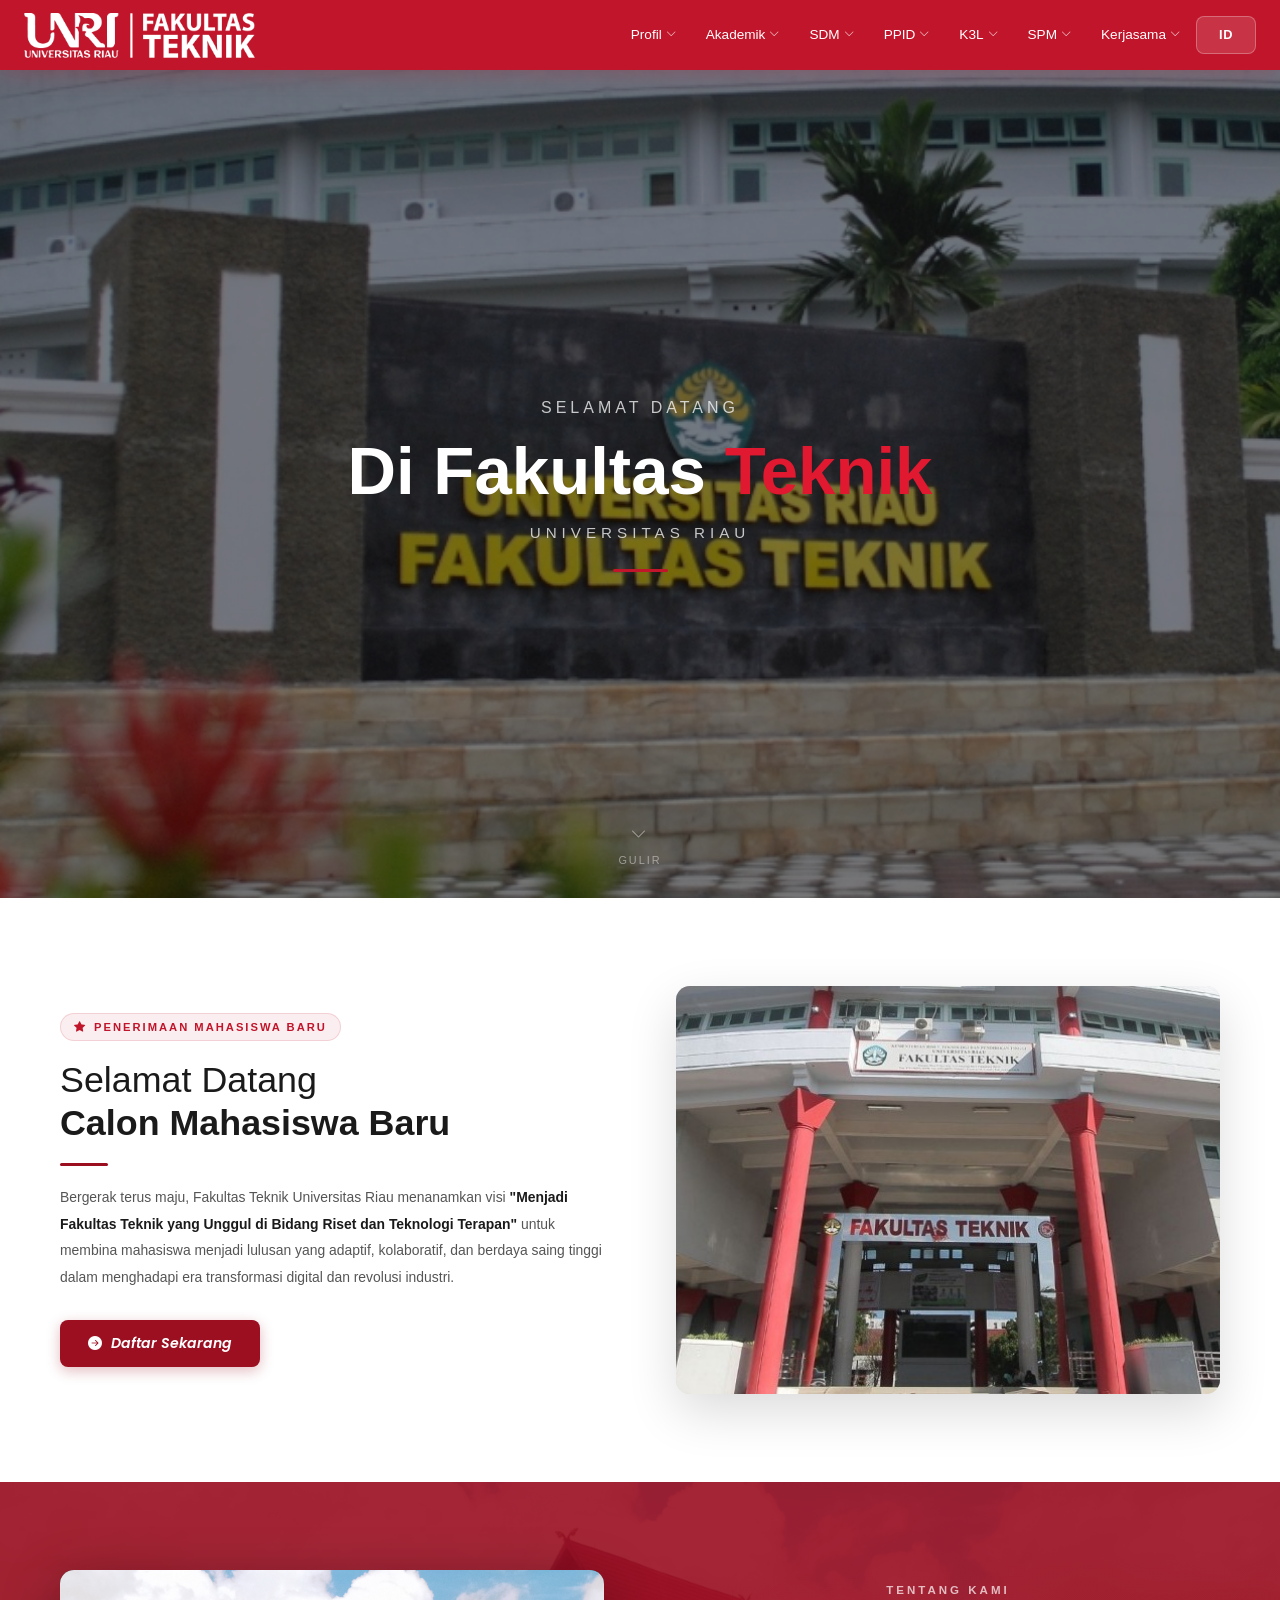
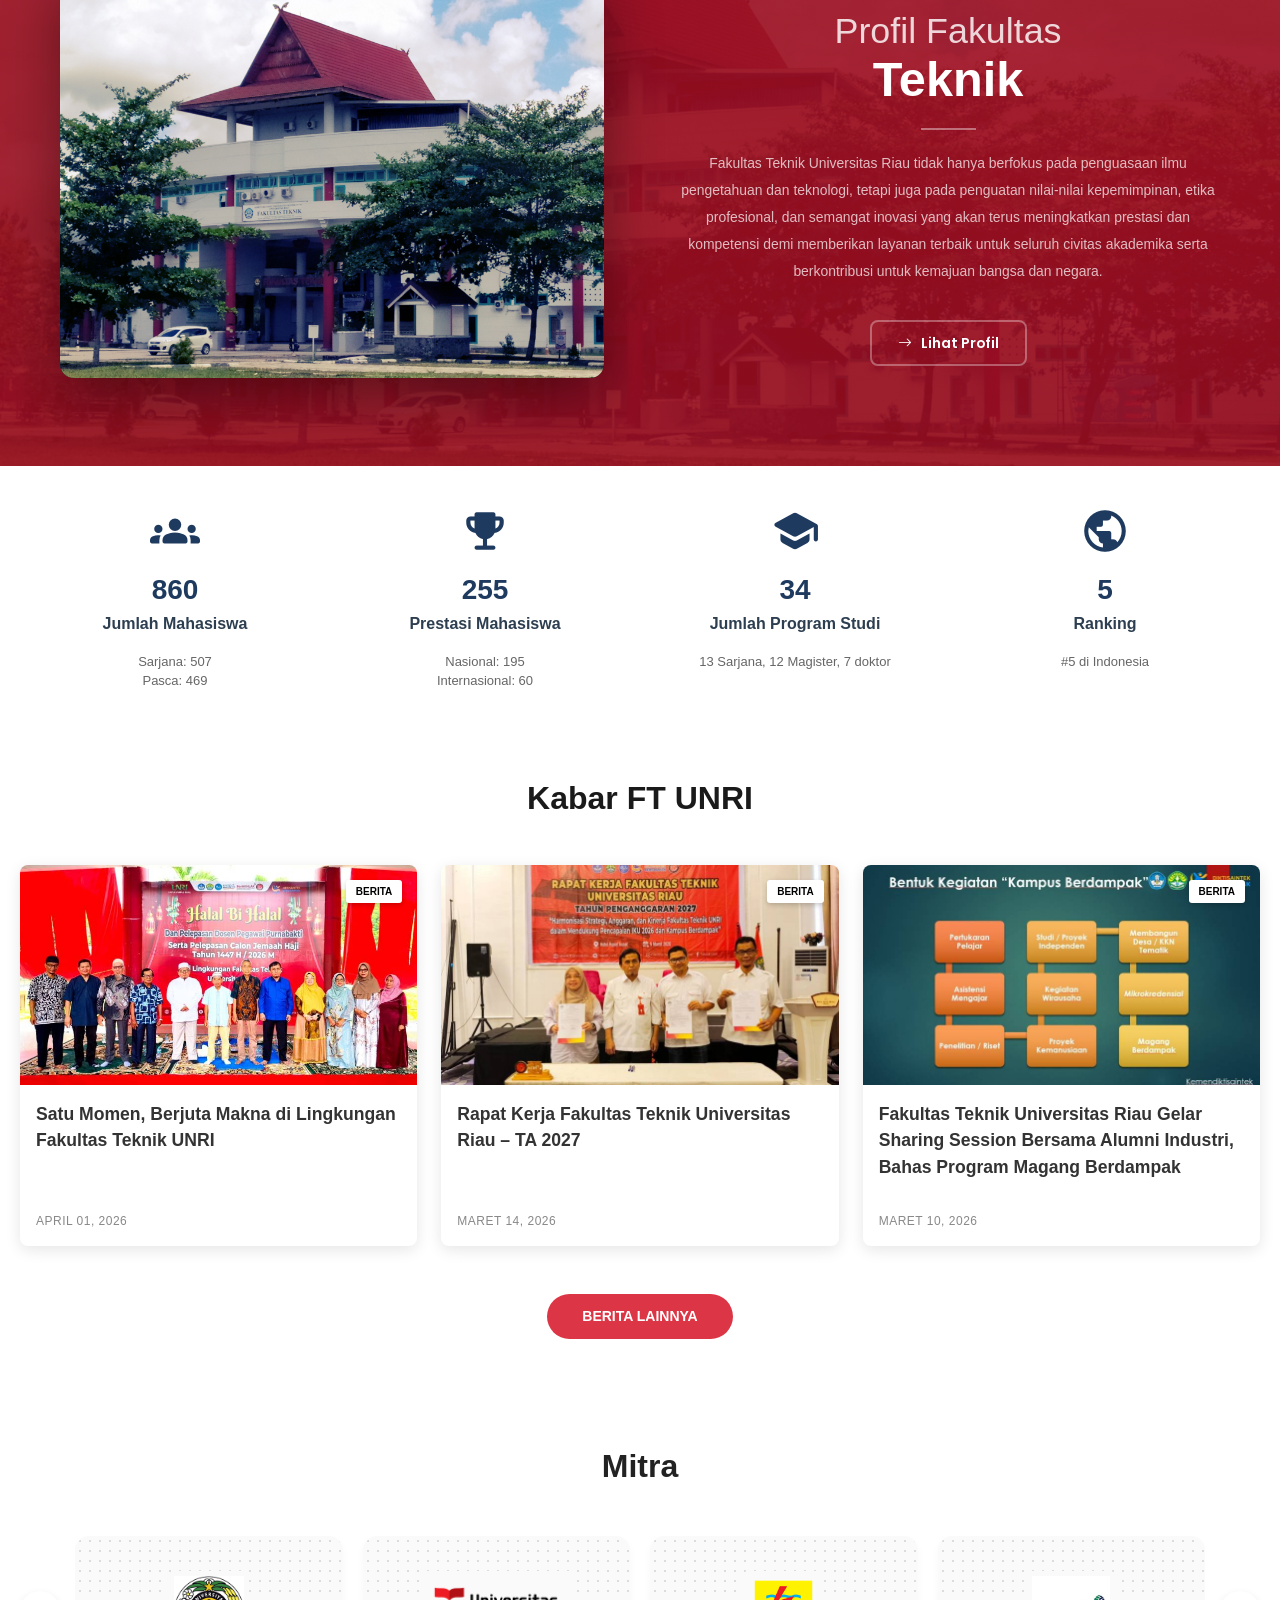
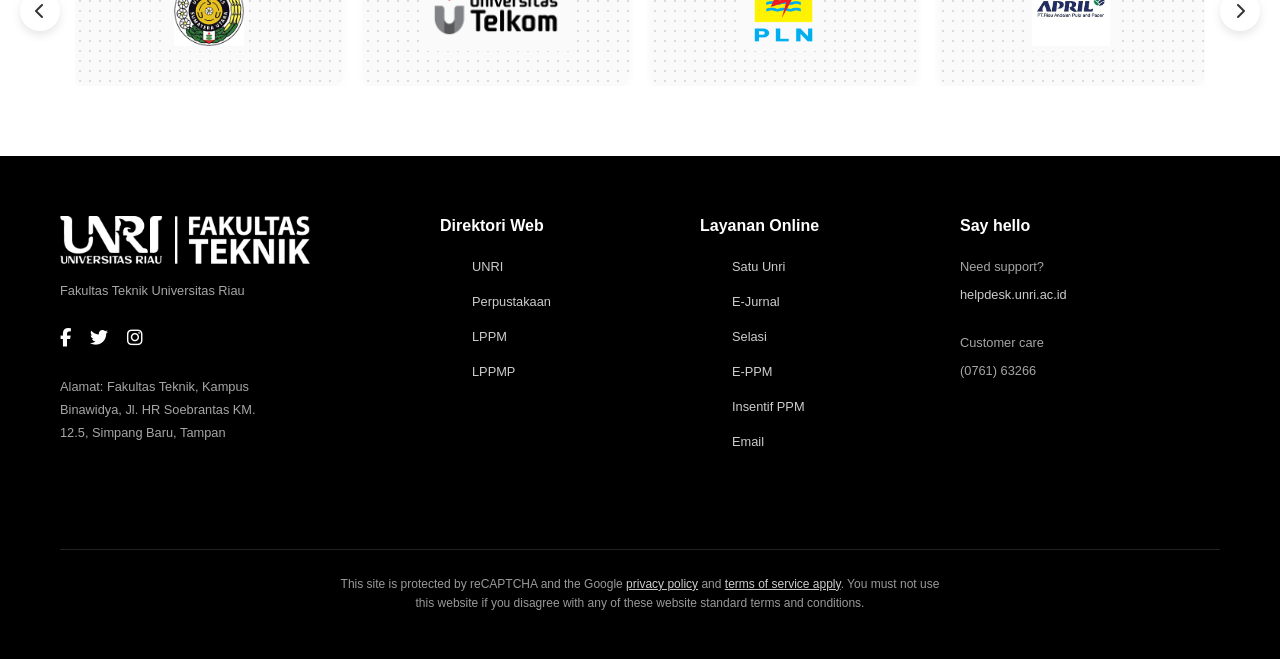
==== index.html @ 65e234cb "mengubah sedikit readme dan mengubah nama file html Dashboard -> index" ====
<!DOCTYPE html>
<html lang="id">

<head>
    <meta charset="UTF-8" />
    <meta name="viewport" content="width=device-width, initial-scale=1.0" />
    <title>Fakultas Teknik UNRI</title>

    <!-- Include Font Awesome untuk ikon sosial media -->
    <link rel="stylesheet" href="https://cdnjs.cloudflare.com/ajax/libs/font-awesome/6.4.0/css/all.min.css">

    <!-- Bootstrap 5 -->
    <link href="https://cdn.jsdelivr.net/npm/bootstrap@5.3.3/dist/css/bootstrap.min.css" rel="stylesheet" />
    <!-- Bootstrap Icons -->
    <link href="https://cdn.jsdelivr.net/npm/bootstrap-icons@1.11.3/font/bootstrap-icons.css" rel="stylesheet" />
    <!-- Google Fonts -->
    <link href="https://fonts.googleapis.com/css2?family=Poppins:wght@400;500;600;700&display=swap" rel="stylesheet" />

    <link rel="stylesheet" href="style.css" />
    <link href="https://fonts.googleapis.com/css2?family=Material+Icons+Round" rel="stylesheet">
    <script data-cfasync="false" src="/cdn-cgi/scripts/5c5dd728/cloudflare-static/email-decode.min.js"></script>
    <script src="https://cdn.jsdelivr.net/npm/bootstrap@5.3.3/dist/js/bootstrap.bundle.min.js"></script>
    <script src="script.js" defer></script>
</head>

<body>
    <!-- HEADER -->
    <header id="main-header">
        <div class="navbar-inner">

            <!-- LOGO + NAMA INSTITUSI -->
            <a href="#" class="navbar-brand-custom">
                <img src="/img/unri.png" class="logo">
                <div class="brand-title">
                </div>
            </a>

            <!-- HAMBURGER (mobile) -->
            <button class="hamburger-btn" id="hamburgerBtn" aria-label="Toggle Menu">
                <i class="bi bi-list"></i>
            </button>

            <!-- WRAPPER MENU + BAHASA -->
            <div class="nav-wrapper" id="navWrapper">
                <ul class="nav-menu">

                    <!-- MENU: PROFIL -->
                    <li>
                        <a href="#">
                            Profil
                            <i class="bi bi-chevron-down caret-icon"></i>
                        </a>
                        <ul class="dropdown-menu-custom">
                            <li><a href="#">Sejarah Fakultas</a></li>
                            <li><a href="#">Struktur Organisasi</a></li>
                            <li><a href="#">Visi dan Misi</a></li>
                            <li><a href="#">Tujuan</a></li>
                            <li><a href="#">Pimpinan Fakultas</a></li>
                            <li><a href="#">Sambutan Dekan</a></li>
                            <li><a href="#">Akreditasi</a></li>
                        </ul>
                    </li>

                    <!-- MENU: AKADEMIK -->
                    <li>
                        <a href="#">
                            Akademik
                            <i class="bi bi-chevron-down caret-icon"></i>
                        </a>
                        <ul class="dropdown-menu-custom">
                            <li><a href="#">Kalender Akademik</a></li>
                            <li><a href="#">Peraturan Akademik</a></li>
                            <li><a href="#">Pedoman Akademik</a></li>
                            <li><a href="#">SOP Akademik</a></li>
                            <li><a href="#">Jurusan Teknik Mesin</a></li>
                            <li><a href="#">Jurusan Teknik Elektro</a></li>
                            <li><a href="#">Jurusan Teknik Arsitektur</a></li>
                            <li><a href="#">Jurusan Teknik Sipil</a></li>
                            <li><a href="#">Jurusan Teknik Kimia</a></li>
                        </ul>
                    </li>

                    <!-- MENU: SDM -->
                    <li>
                        <a href="#">
                            SDM
                            <i class="bi bi-chevron-down caret-icon"></i>
                        </a>
                        <ul class="dropdown-menu-custom">
                            <li><a href="#">Dosen</a></li>
                            <li><a href="#">Tenaga Kependidikan</a></li>
                            <li><a href="#">Rekrutmen</a></li>
                        </ul>
                    </li>

                    <!-- MENU: PPID -->
                    <li>
                        <a href="#">
                            PPID
                            <i class="bi bi-chevron-down caret-icon"></i>
                        </a>
                        <ul class="dropdown-menu-custom">
                            <li><a href="#">Profil Singkat</a></li>
                            <li><a href="#">Gambaran Umum</a></li>
                            <li><a href="#">Struktur Organisasi</a></li>
                            <li><a href="#">Surat Keputusan</a></li>
                            <li><a href="#">Tugas dan Tanggung Jawab</a></li>
                            <li><a href="#">Visi dan Misi</a></li>
                            <li><a href="#">SOP PPID</a></li>
                            <li><a href="#">Layanan Terkait</a></li>
                            <li><a href="#">Layanan Informasi</a></li>
                            <li><a href="#">Informasi Wajib Berkala</a></li>
                            <li><a href="#">Informasi Tersedia Setiap Saat</a></li>
                            <li><a href="#">Daftar Informasi Publik Online</a></li>
                            <li><a href="#">Formulir Permohonan dan Keberatan</a></li>
                        </ul>
                    </li>

                    <!-- MENU: K3L -->
                    <li>
                        <a href="#">
                            K3L
                            <i class="bi bi-chevron-down caret-icon"></i>
                        </a>
                        <ul class="dropdown-menu-custom">
                            <li><a href="#">Profil K3L</a></li>
                            <li><a href="#">Kebijakan K3L</a></li>
                            <li><a href="#">Laporan K3L</a></li>
                        </ul>
                    </li>

                    <!-- MENU: SPM -->
                    <li>
                        <a href="#">
                            SPM
                            <i class="bi bi-chevron-down caret-icon"></i>
                        </a>
                        <ul class="dropdown-menu-custom">
                            <li><a href="#">Standar Mutu</a></li>
                            <li><a href="#">Audit Internal</a></li>
                            <li><a href="#">Akreditasi</a></li>
                        </ul>
                    </li>

                    <!-- MENU: KERJASAMA -->
                    <li>
                        <a href="#">
                            Kerjasama
                            <i class="bi bi-chevron-down caret-icon"></i>
                        </a>
                        <ul class="dropdown-menu-custom">
                            <li><a href="#">Kerjasama Dalam Negeri</a></li>
                            <li><a href="#">Kerjasama Luar Negeri</a></li>
                            <li><a href="#">MoU & MoA</a></li>
                        </ul>
                    </li>

                    <button class="lang-toggle-btn" id="langToggleBtn" title="Ganti Bahasa / Switch Language"
                        data-lang="id" data-src-en="bendera-en.png" data-src-id="bendera-id.png" data-emoji-en="🇬🇧"
                        data-emoji-id="🇮🇩">
                        <img class="lang-flag" id="langFlagImg" src="" alt="Bendera"
                            onerror="this.style.display='none'; document.getElementById('langFlagEmoji').style.display='block'" />
                        <span id="langFlagEmoji" style="font-size:1.35rem; display:none;"></span>
                        <span class="lang-label" id="langLabel">ID</span>
                    </button>

                </ul>

            </div><!-- /nav-wrapper -->
        </div><!-- /navbar-inner -->
    </header>

    <!-- Konten -->
    <main id="main-content">

        <!-- SECTION 1: HERO — Selamat Datang Di Fakultas Teknik -->
        <section class="hero-section">
            <div class="hero-bg-image"></div>
            <div class="hero-bg-overlay"></div>

            <div class="hero-content">
                <p class="hero-subtitle">Selamat Datang</p>
                <h1 class="hero-title">Di Fakultas <span>Teknik</span></h1>
                <p class="hero-univ">Universitas Riau</p>
                <div class="hero-divider"></div>
            </div>

            <div class="hero-scroll">
                <i class="bi bi-chevron-down"></i>
                <span>Gulir</span>
            </div>
        </section>


        <!-- SECTION 2: SELAMAT DATANG CALON MAHASISWA BARU -->
        <section class="welcome-section">
            <div class="welcome-inner">

                <!-- Teks kiri -->
                <div class="welcome-text-col">
                    <div class="welcome-tag">
                        <i class="bi bi-star-fill"></i> Penerimaan Mahasiswa Baru
                    </div>
                    <h2 class="welcome-heading">
                        Selamat Datang
                        <strong>Calon Mahasiswa Baru</strong>
                    </h2>
                    <div class="welcome-divider"></div>
                    <p class="welcome-body">
                        Bergerak terus maju, Fakultas Teknik Universitas Riau menanamkan visi
                        <strong>"Menjadi Fakultas Teknik yang Unggul di Bidang Riset dan Teknologi Terapan"</strong>
                        untuk membina mahasiswa menjadi lulusan yang adaptif, kolaboratif, dan berdaya saing tinggi
                        dalam menghadapi era transformasi digital dan revolusi industri.
                    </p>
                    <a href="#" class="btn-daftar">
                        <i class="bi bi-arrow-right-circle-fill"></i> Daftar Sekarang
                    </a>
                </div>

                <!-- Gambar kanan — foto gedung Welcome_Sectrion.jpg -->
                <div class="welcome-image-col">
                    <div class="welcome-image-wrapper">
                        <img src="img/Welcome Section.jpg" alt="Gedung Fakultas Teknik Universitas Riau" />
                    </div>
                    <div class="welcome-image-accent"></div>
                    <div class="welcome-image-accent-2"></div>
                </div>
            </div>
        </section>


        <!-- SECTION 3: PROFIL FAKULTAS TEKNIK -->
        <section class="profil-section" id="profil">
            <div class="profil-inner">

                <!-- Gambar kiri — foto gedung Profil_Section.jpg -->
                <div class="profil-image-col">
                    <div class="profil-image-wrapper">
                        <img src="img/Profil Section.jpg" alt="Profil Gedung Fakultas Teknik Universitas Riau" />
                    </div>
                </div>

                <!-- Teks kanan -->
                <div class="profil-text-col">
                    <span class="profil-label">Tentang Kami</span>
                    <h2 class="profil-heading">
                        Profil Fakultas
                        <strong>Teknik</strong>
                    </h2>
                    <div class="profil-divider"></div>
                    <p class="profil-body">
                        Fakultas Teknik Universitas Riau tidak hanya berfokus pada penguasaan ilmu pengetahuan dan
                        teknologi, tetapi juga pada penguatan nilai-nilai kepemimpinan, etika profesional, dan
                        semangat inovasi yang akan terus meningkatkan prestasi dan kompetensi demi memberikan layanan
                        terbaik untuk seluruh civitas akademika serta berkontribusi untuk kemajuan bangsa dan negara.
                    </p>
                    <a href="#" class="btn-lihat-profil">
                        <i class="bi bi-arrow-right"></i> Lihat Profil
                    </a>
                </div>

            </div>
        </section>

        <!-- Card informasi -->
        <div class="stats-container">

            <div class="stat-card">
                <div class="stat-icon">
                    <span class="material-icons-round">groups</span>
                </div>
                <h3 class="counter" data-target="976">976</h3>
                <p>Jumlah Mahasiswa</p>
                <small>Sarjana: 507<br>Pasca: 469</small>
            </div>

            <div class="stat-card">
                <div class="stat-icon">
                    <span class="material-icons-round">emoji_events</span>
                </div>
                <h3 class="counter" data-target="255">0</h3>
                <p>Prestasi Mahasiswa</p>
                <small>Nasional: 195<br>Internasional: 60</small>
            </div>

            <div class="stat-card">
                <div class="stat-icon">
                    <span class="material-icons-round">school</span>
                </div>
                <h3 class="counter" data-target="34">0</h3>
                <p>Jumlah Program Studi</p>
                <small>13 Sarjana, 12 Magister, 7 doktor</small>
            </div>

            <div class="stat-card">
                <div class="stat-icon">
                    <span class="material-icons-round">public</span>
                </div>
                <h3 class="counter" data-target="5">0</h3>
                <p>Ranking</p>
                <small>#5 di Indonesia</small>
            </div>

        </div>

        <div class="container my-5">
            <h2 class="text-center fw-bold mb-5">Kabar FT UNRI</h2>

            <div class="row g-4">
                <div class="col-md-4">
                    <div class="card h-100 custom-card">
                        <div class="position-relative">
                            <img src="/img/1.jpg" class="card-img-top" alt="Berita 1">
                            <span class="badge-category">BERITA</span>
                        </div>
                        <div class="card-body d-flex flex-column">
                            <h5 class="card-title fw-bold">Satu Momen, Berjuta Makna di Lingkungan Fakultas Teknik UNRI
                            </h5>
                            <div class="mt-auto pt-4">
                                <p class="date-text text-uppercase mb-0">April 01, 2026</p>
                            </div>
                        </div>
                    </div>
                </div>

                <div class="col-md-4">
                    <div class="card h-100 custom-card">
                        <div class="position-relative">
                            <img src="/img/2.jpg" class="card-img-top" alt="Berita 2">
                            <span class="badge-category">BERITA</span>
                        </div>
                        <div class="card-body d-flex flex-column">
                            <h5 class="card-title fw-bold">Rapat Kerja Fakultas Teknik Universitas Riau – TA 2027</h5>
                            <div class="mt-auto pt-4">
                                <p class="date-text text-uppercase mb-0">Maret 14, 2026</p>
                            </div>
                        </div>
                    </div>
                </div>

                <div class="col-md-4">
                    <div class="card h-100 custom-card">
                        <div class="position-relative">
                            <img src="/img/3.jpg" class="card-img-top" alt="Berita 3">
                            <span class="badge-category">BERITA</span>
                        </div>
                        <div class="card-body d-flex flex-column">
                            <h5 class="card-title fw-bold">Fakultas Teknik Universitas Riau Gelar Sharing Session
                                Bersama Alumni Industri, Bahas Program Magang Berdampak</h5>
                            <div class="mt-auto pt-4">
                                <p class="date-text text-uppercase mb-0">Maret 10, 2026</p>
                            </div>
                        </div>
                    </div>
                </div>
            </div>
            <div class="text-center mt-5">
                <a href="#" class="btn btn-berita">BERITA LAINNYA</a>
            </div>
        </div>



        <!-- Bagian Mitra yang diperbarui -->
        <section class="mitra-section">
            <div class="container">
                <h2 class="mitra-title">Mitra</h2>

                <div class="carousel-wrapper">
                    <!-- Tombol Kiri -->
                    <button class="nav-btn btn-prev"><i class="fas fa-chevron-left"></i></button>

                    <div class="carousel-track-container">
                        <ul class="carousel-track">
                            <!-- Kartu-kartu tetap sama seperti sebelumnya -->
                            <li class="carousel-slide">
                                <div class="mitra-card"><img src="img/usu.png" alt="USU"></div>
                            </li>
                            <li class="carousel-slide">
                                <div class="mitra-card"><img src="img/telkom.png" alt="Telkom"></div>
                            </li>
                            <li class="carousel-slide">
                                <div class="mitra-card"><img src="img/pln.png" alt="PLN"></div>
                            </li>
                            <li class="carousel-slide">
                                <div class="mitra-card"><img src="img/april.png" alt="APRIL"></div>
                            </li>
                            <li class="carousel-slide">
                                <div class="mitra-card"><img src="img/daehan.png" alt="Daehan"></div>
                            </li>
                        </ul>
                    </div>

                    <!-- Tombol Kanan -->
                    <button class="nav-btn btn-next"><i class="fas fa-chevron-right"></i></button>
                </div>
            </div>
        </section>
    </main>


    <!-- Mulai Footer -->
    <footer class="site-footer">
        <div class="footer-container">
            <div class="footer-row">

                <!-- Kolom 1: Logo & Informasi -->
                <div class="footer-col col-brand">
                    <!-- Ganti src di bawah dengan path gambar logo asli Anda -->
                    <img src="img\unri.png" alt="Logo UNRI Fakultas Teknik" class="footer-logo">
                    <p class="brand-subtitle">Fakultas Teknik Universitas Riau</p>

                    <div class="social-icons">
                        <a href="#"><i class="fab fa-facebook-f"></i></a>
                        <a href="#"><i class="fab fa-twitter"></i></a>
                        <a href="#"><i class="fab fa-instagram"></i></a>
                    </div>

                    <p class="address">
                        Alamat: Fakultas Teknik, Kampus<br>
                        Binawidya, Jl. HR Soebrantas KM.<br>
                        12.5, Simpang Baru, Tampan
                    </p>
                </div>

                <!-- Kolom 2: Direktori Web -->
                <div class="footer-col">
                    <h4>Direktori Web</h4>
                    <ul>
                        <li><a href="#">UNRI</a></li>
                        <li><a href="#">Perpustakaan</a></li>
                        <li><a href="#">LPPM</a></li>
                        <li><a href="#">LPPMP</a></li>
                    </ul>
                </div>

                <!-- Kolom 3: Layanan Online -->
                <div class="footer-col">
                    <h4>Layanan Online</h4>
                    <ul>
                        <li><a href="#">Satu Unri</a></li>
                        <li><a href="#">E-Jurnal</a></li>
                        <li><a href="#">Selasi</a></li>
                        <li><a href="#">E-PPM</a></li>
                        <li><a href="#">Insentif PPM</a></li>
                        <li><a href="#">Email</a></li>
                    </ul>
                </div>

                <!-- Kolom 4: Kontak -->
                <div class="footer-col col-contact">
                    <h4>Say hello</h4>
                    <p class="contact-label">Need support?</p>
                    <a href="https://helpdesk.unri.ac.id" class="support-link">helpdesk.unri.ac.id</a>

                    <p class="contact-label mt-20">Customer care</p>
                    <p class="contact-number">(0761) 63266</p>
                </div>

            </div>

            <!-- Footer Bawah: Copyright / Kebijakan -->
            <div class="footer-bottom">
                <p>This site is protected by reCAPTCHA and the Google <a href="#">privacy policy</a> and <a
                        href="#">terms of service apply</a>. You must not use<br>this website if you disagree with any
                    of these website standard terms and conditions.</p>
            </div>
        </div>
    </footer>

</body>

</html>
---- style.css ----
:root {
  --merah: #c0152a;
  --merah-gelap: #9a0e20;
  --merah-hover: #e01830;
  --putih: #ffffff;
  --abu-muda: #f5f5f5;
  --teks-gelap: #1a1a1a;
  --navbar-height: 70px;
  --font-utama: "Poppins", sans-serif;
  --shadow-navbar: 0 4px 20px rgba(192, 21, 42, 0.25);
  --shadow-dropdown: 0 8px 30px rgba(0, 0, 0, 0.15);
  --transition: 0.25s ease;
}

* {
  box-sizing: border-box;
  margin: 0;
  padding: 0;
}

body {
  font-family: var(--font-utama);
  background: #ffffff;
  color: var(--teks-gelap);
  /* Pastikan konten tidak tertutup navbar */
  padding-top: var(--navbar-height);
  font-family: "Segoe UI", Tahoma, Geneva, Verdana, sans-serif;
  /* Background body agar menyerupai screenshot (opsional) */
  background-color: #FFFFFF;
}

/* ---- HEADER ---- */
#main-header {
  position: fixed;
  top: 0;
  left: 0;
  width: 100%;
  height: var(--navbar-height);
  background: var(--merah);
  box-shadow: var(--shadow-navbar);
  z-index: 1050;
  display: flex;
  align-items: center;
}

/* ---- NAVBAR INNER ---- */
.navbar-inner {
  width: 100%;
  display: flex;
  align-items: center;
  justify-content: space-between;
  padding: 0 24px;
  gap: 16px;
}

/* ---- BRAND / LOGO ---- */
.navbar-brand-custom {
  display: flex;
  align-items: center;
  gap: 10px;
  text-decoration: none;
  flex-shrink: 0;
}

.navbar-brand-custom img.logo {
  height: 45px;
  width: auto;
  display: block;
}

.brand-logo-box img {
  height: 44px;
  width: auto;
  display: block;
}

/* Placeholder teks sementara jika logo belum ada */
.brand-logo-text {
  font-weight: 700;
  font-size: 1rem;
  color: var(--merah);
  letter-spacing: 1px;
}

.brand-title {
  display: flex;
  flex-direction: column;
  line-height: 1.1;
}

.brand-title .univ-name {
  font-size: 0.65rem;
  font-weight: 500;
  color: rgba(255, 255, 255, 0.8);
  letter-spacing: 1px;
  text-transform: uppercase;
}

.brand-title .fak-name {
  font-size: 1rem;
  font-weight: 700;
  color: var(--putih);
  letter-spacing: 0.5px;
}

/* ---- MENU NAVIGASI ---- */
.nav-menu {
  display: flex;
  align-items: center;
  list-style: none;
  gap: 2px;
  margin: 0;
  padding: 0;
}

.nav-menu > li {
  position: relative;
}

.nav-menu > li > a {
  display: flex;
  align-items: center;
  gap: 4px;
  padding: 8px 14px;
  color: var(--putih);
  text-decoration: none;
  font-size: 0.85rem;
  font-weight: 500;
  border-radius: 6px;
  transition:
    background var(--transition),
    color var(--transition);
  white-space: nowrap;
}

.nav-menu > li > a .caret-icon {
  font-size: 0.65rem;
  transition: transform var(--transition);
  opacity: 0.75;
}

/* Hover pada menu utama */
.nav-menu > li > a:hover,
.nav-menu > li:hover > a {
  background: rgba(255, 255, 255, 0.18);
  color: var(--putih);
}

.nav-menu > li:hover > a .caret-icon {
  transform: rotate(180deg);
}

/* ---- DROPDOWN ---- */
.dropdown-menu-custom {
  position: absolute;
  top: calc(100% + 8px);
  left: 0;
  min-width: 220px;
  background: var(--putih);
  border-radius: 10px;
  box-shadow: var(--shadow-dropdown);
  border-top: 3px solid var(--merah);
  list-style: none;
  padding: 8px 0;
  margin: 0;
  opacity: 0;
  visibility: hidden;
  transform: translateY(-8px);
  transition:
    opacity var(--transition),
    transform var(--transition),
    visibility var(--transition);
  z-index: 2000;
}

.nav-menu > li:hover .dropdown-menu-custom {
  opacity: 1;
  visibility: visible;
  transform: translateY(0);
}

.dropdown-menu-custom li a {
  display: block;
  padding: 9px 18px;
  color: var(--teks-gelap);
  font-size: 0.82rem;
  font-weight: 400;
  text-decoration: none;
  transition:
    background var(--transition),
    color var(--transition),
    padding-left var(--transition);
  border-radius: 0;
}

.dropdown-menu-custom li a:hover {
  background: rgba(192, 21, 42, 0.07);
  color: var(--merah);
  padding-left: 24px;
}

.dropdown-menu-custom li + li {
  border-top: 1px solid #f0f0f0;
}

/* ---- LANGUAGE TOGGLE (tombol bendera dalam nav menu) ---- */
.lang-toggle-btn {
  display: flex;
  align-items: center;
  justify-content: center; /* penting */
  gap: 0; /* hapus jarak biar stabil */
  background: rgba(255, 255, 255, 0.13);
  border: 1.5px solid rgba(255, 255, 255, 0.28);
  border-radius: 8px;
  padding: 0; /* hapus padding lama */
  cursor: pointer;
  transition:
    background var(--transition),
    border-color var(--transition),
    transform var(--transition);
  outline: none;
  height: 38px;
  width: 60px; /* penting biar tidak berubah ukuran */
  min-width: 60px;
}

.lang-toggle-btn:hover {
  background: rgba(255, 255, 255, 0.22);
  border-color: rgba(255, 255, 255, 0.55);
}

.lang-toggle-btn:active {
  transform: scale(0.95);
}

/* Gambar bendera */
.lang-flag {
  width: 28px;
  height: 20px;
  border-radius: 4px;
  object-fit: cover;
  box-shadow: 0 1px 5px rgba(0, 0, 0, 0.35);
  display: none;
}

.lang-label {
  font-size: 0.8rem;
  font-weight: 600;
  color: var(--putih);
  letter-spacing: 0.5px;
  width: 100%;
  text-align: center;
}

/* Animasi flip saat ganti bendera */
@keyframes flagFlip {
  0% {
    transform: scaleX(1);
    opacity: 1;
  }
  45% {
    transform: scaleX(0);
    opacity: 0.2;
  }
  55% {
    transform: scaleX(0);
    opacity: 0.2;
  }
  100% {
    transform: scaleX(1);
    opacity: 1;
  }
}
.lang-flag.flipping {
  animation: flagFlip 0.4s ease forwards;
}

/* ---- HAMBURGER (mobile) ---- */
.hamburger-btn {
  display: none;
  background: transparent;
  border: none;
  color: var(--putih);
  font-size: 1.5rem;
  cursor: pointer;
  padding: 4px;
  line-height: 1;
}

/* ---- MOBILE MENU ---- */
@media (max-width: 991px) {
  .hamburger-btn {
    display: block;
  }

  .nav-wrapper {
    display: none;
    position: fixed;
    top: var(--navbar-height);
    left: 0;
    width: 100%;
    background: var(--merah-gelap);
    padding: 12px 0 20px;
    box-shadow: 0 8px 20px rgba(0, 0, 0, 0.25);
    z-index: 1040;
    max-height: calc(100vh - var(--navbar-height));
    overflow-y: auto;
  }

  .nav-wrapper.open {
    display: block;
  }

  .nav-menu {
    flex-direction: column;
    align-items: stretch;
    gap: 0;
    padding: 0 16px;
  }

  .nav-menu > li > a {
    padding: 12px 16px;
    border-radius: 8px;
    font-size: 0.9rem;
  }

  .dropdown-menu-custom {
    position: static;
    opacity: 1;
    visibility: visible;
    transform: none;
    box-shadow: none;
    border: none;
    border-left: 3px solid rgba(255, 255, 255, 0.3);
    background: rgba(0, 0, 0, 0.15);
    border-radius: 0 0 8px 8px;
    display: none;
    margin-left: 12px;
    margin-bottom: 4px;
  }

  .dropdown-menu-custom.open {
    display: block;
  }

  .dropdown-menu-custom li a {
    color: rgba(255, 255, 255, 0.85);
    font-size: 0.85rem;
    padding: 9px 16px;
  }

  .dropdown-menu-custom li a:hover {
    background: rgba(255, 255, 255, 0.1);
    color: var(--putih);
    padding-left: 24px;
  }

  .dropdown-menu-custom li + li {
    border-top: 1px solid rgba(255, 255, 255, 0.1);
  }

  .lang-toggle-btn {
    margin: 12px 16px 0;
    width: calc(100% - 32px);
    justify-content: center;
    height: 42px;
  }
}

/* Contoh area konten — hapus/ganti sesuai kebutuhan */
.content-placeholder {
  max-width: 900px;
  margin: 0 auto;
  background: var(--putih);
  border-radius: 12px;
  padding: 40px;
  box-shadow: 0 2px 16px rgba(0, 0, 0, 0.06);
  text-align: center;
}

.content-placeholder h2 {
  color: var(--merah);
  font-weight: 700;
  margin-bottom: 12px;
}

.content-placeholder p {
  color: #555;
  line-height: 1.7;
}

/* ---- FOOTER ---- */

.footer-inner {
  max-width: 1200px;
  margin: 0 auto;
  display: grid;
  grid-template-columns: repeat(auto-fit, minmax(200px, 1fr));
  gap: 32px;
  padding-bottom: 24px;
  border-bottom: 1px solid rgba(255, 255, 255, 0.15);
}

.footer-col h5 {
  color: var(--putih);
  font-weight: 600;
  font-size: 0.9rem;
  margin-bottom: 14px;
  letter-spacing: 0.5px;
}

.footer-col p,
.footer-col a {
  font-size: 0.8rem;
  color: rgba(255, 255, 255, 0.65);
  line-height: 1.8;
  text-decoration: none;
  display: block;
}

.footer-col a:hover {
  color: var(--putih);
}

.footer-bottom {
  max-width: 1200px;
  margin: 16px auto 0;
  text-align: center;
  font-size: 0.75rem;
  color: rgba(255, 255, 255, 0.4);
}

/*Bagian Faiz
/* Reset Dasar */

/* --- Styling Footer Utama --- */
.site-footer {
  background-color: #000000;
  color: #ffffff;
  padding: 60px 0 30px;
  font-size: 14px;
}

.footer-container {
  max-width: 1200px;
  margin: 0 auto;
  padding: 0 20px;
}

.footer-row {
  display: flex;
  flex-wrap: wrap;
  justify-content: space-between;
  margin-bottom: 50px;
}

.footer-col {
  flex: 1;
  min-width: 200px;
  margin-bottom: 30px;
  padding-right: 20px;
}

/* Kolom pertama sedikit lebih lebar */
.col-brand {
  flex: 1.5;
}

/* --- Teks dan Tipografi --- */
.footer-col h4 {
  font-size: 16px;
  font-weight: 600;
  margin-bottom: 20px;
  color: #ffffff;
}

.footer-col ul {
  list-style: none;
}

.footer-col ul li {
  margin-bottom: 12px;
}

.footer-col a {
  color: #cccccc;
  text-decoration: none;
  transition: color 0.3s ease;
}

.footer-col a:hover {
  color: #ffffff;
}

/* --- Area Logo dan Alamat --- */
.footer-logo {
  max-width: 250px;
  margin-bottom: 15px;
  display: block;
}

.brand-subtitle {
  color: #cccccc;
  margin-bottom: 20px;
}

.social-icons {
  margin-bottom: 20px;
}

.social-icons a {
  display: inline-block;
  color: #ffffff;
  margin-right: 15px;
  font-size: 18px;
}

.address {
  color: #cccccc;
  line-height: 1.6;
}

/* --- Area Kontak (Say hello) --- */
.contact-label {
  color: #cccccc;
  margin-bottom: 5px;
}

.support-link {
  color: #ffffff;
  text-decoration: underline;
  display: block;
}

.mt-20 {
  margin-top: 25px;
}

.contact-number {
  color: #ffffff;
}

/* --- Footer Bawah (Kebijakan Privasi) --- */
.footer-bottom {
  border-top: 1px solid #222222;
  padding-top: 25px;
  text-align: center;
}

.footer-bottom p {
  color: #999999;
  font-size: 12px;
  line-height: 1.6;
}

.footer-bottom a {
  color: #cccccc;
  text-decoration: underline;
}

.footer-bottom a:hover {
  color: #ffffff;
}

/* --- Responsivitas (Untuk HP dan Tablet) --- */
@media (max-width: 768px) {
  .footer-row {
    flex-direction: column;
  }
  .footer-col {
    margin-bottom: 40px;
    padding-right: 0;
  }
}

.stats-container {
  display: grid;
  grid-template-columns: repeat(auto-fit, minmax(220px, 1fr));
  gap: 40px;
  padding: 40px;
  background: #ffffff;
  text-align: center;
}

.stat-card {
  background: transparent;
}

.stat-icon .material-icons-round {
  font-size: 50px;
}

.stat-icon {
  font-size: px;
  color: #1e3a5f;
  margin-bottom: 10px;
}

.stat-card h3 {
  font-size: 28px;
  font-weight: 700;
  color: #1e3a5f;
  margin: 5px 0;
}

.stat-card p {
  font-size: 16px;
  font-weight: 600;
  color: #2c3e50;
}

.stat-card small {
  display: block;
  margin-top: 8px;
  font-size: 13px;
  color: #666;
  line-height: 1.5;
}

/* ============================================================
       MAIN SECTIONS Nopal— tambahan untuk Hero, Welcome, Profil
    ============================================================ */

/* ---- HERO SECTION ---- */
.hero-section {
  position: relative;
  width: 100%;
  min-height: 92vh;
  display: flex;
  align-items: center;
  justify-content: center;
  text-align: center;
  overflow: hidden;
}

/* Foto gedung sebagai background hero */
.hero-bg-image {
  position: absolute;
  inset: 0;
  background-image: url("img/Hero\ Section.jpg");
  background-size: cover;
  background-position: center top;
  z-index: 0;
  filter: brightness(0.5);
}

/* Overlay — tidak ada, foto tampil apa adanya */
.hero-bg-overlay {
  display: none;
}

.hero-content {
  position: relative;
  z-index: 2;
  max-width: 800px;
  padding: 0 24px;
}

.hero-subtitle {
  font-size: 1rem;
  font-weight: 500;
  color: rgba(255, 255, 255, 0.75);
  letter-spacing: 4px;
  text-transform: uppercase;
  margin-bottom: 14px;
  animation: fadeInUp 0.7s ease both;
}

.hero-title {
  font-size: clamp(2.6rem, 5.5vw, 4.2rem);
  font-weight: 800;
  color: var(--putih);
  line-height: 1.1;
  margin-bottom: 14px;
  animation: fadeInUp 0.7s 0.12s ease both;
}

.hero-title span {
  color: var(--merah-hover);
}

.hero-univ {
  font-size: clamp(0.8rem, 1.4vw, 0.95rem);
  font-weight: 500;
  color: rgba(255, 255, 255, 0.75);
  letter-spacing: 5px;
  text-transform: uppercase;
  margin-bottom: 0;
  animation: fadeInUp 0.7s 0.22s ease both;
}

.hero-divider {
  width: 55px;
  height: 3px;
  background: var(--merah);
  margin: 24px auto 0;
  border-radius: 2px;
  animation: fadeInUp 0.7s 0.32s ease both;
}

/* Indikator scroll bawah */
.hero-scroll {
  position: absolute;
  bottom: 30px;
  left: 50%;
  transform: translateX(-50%);
  z-index: 2;
  display: flex;
  flex-direction: column;
  align-items: center;
  gap: 5px;
  color: rgba(255, 255, 255, 0.45);
  font-size: 0.68rem;
  letter-spacing: 2px;
  text-transform: uppercase;
  animation: heroBounce 2.2s ease-in-out infinite;
}

.hero-scroll i {
  font-size: 1rem;
}

@keyframes heroBounce {
  0%,
  100% {
    transform: translateX(-50%) translateY(0);
  }
  50% {
    transform: translateX(-50%) translateY(7px);
  }
}

@keyframes fadeInUp {
  from {
    opacity: 0;
    transform: translateY(22px);
  }
  to {
    opacity: 1;
    transform: translateY(0);
  }
}

/* ---- WELCOME SECTION ---- */
.welcome-section {
  padding: 88px 40px;
  background: var(--putih);
}

.welcome-inner {
  max-width: 1160px;
  margin: 0 auto;
  display: grid;
  grid-template-columns: 1fr 1fr;
  gap: 72px;
  align-items: center;
}

/* Teks kiri */
.welcome-tag {
  display: inline-flex;
  align-items: center;
  gap: 7px;
  background: rgba(192, 21, 42, 0.07);
  color: var(--merah);
  font-size: 0.7rem;
  font-weight: 700;
  letter-spacing: 2px;
  text-transform: uppercase;
  padding: 5px 13px;
  border-radius: 20px;
  margin-bottom: 18px;
  border: 1px solid rgba(192, 21, 42, 0.14);
}

.welcome-heading {
  font-size: clamp(1.55rem, 2.8vw, 2.3rem);
  font-weight: 300;
  color: var(--teks-gelap);
  line-height: 1.2;
  margin-bottom: 6px;
}

.welcome-heading strong {
  font-weight: 800;
  display: block;
  color: var(--teks-gelap);
}

.welcome-divider {
  width: 48px;
  height: 3px;
  background: #9a0e20;
  margin: 18px 0;
  border-radius: 2px;
}

.welcome-body {
  font-size: 0.87rem;
  color: #555;
  line-height: 1.9;
  margin-bottom: 30px;
}

.welcome-body strong {
  color: var(--teks-gelap);
  font-weight: 600;
}

.btn-daftar {
  display: inline-flex;
  align-items: center;
  gap: 9px;
  background: #9b0f21;
  color: var(--putih);
  padding: 13px 28px;
  border-radius: 8px;
  font-weight: 600;
  font-size: 0.88rem;
  text-decoration: none;
  font-style: italic;
  transition:
    background var(--transition),
    transform var(--transition),
    box-shadow var(--transition);
  font-family: var(--font-utama);
  box-shadow: 0 4px 14px rgba(155, 15, 33, 0.28); /* merah */
}

.btn-daftar:hover {
  background: #7a0c1a; /* merah lebih gelap */
  color: var(--putih);
  transform: translateY(-2px);
  box-shadow: 0 8px 22px rgba(155, 15, 33, 0.38); /* merah */
}

/* Gambar kanan */
.welcome-image-col {
  position: relative;
}

.welcome-image-wrapper {
  border-radius: 14px;
  overflow: hidden;
  box-shadow: 0 18px 50px rgba(0, 0, 0, 0.14);
  aspect-ratio: 4/3;
  background: #e0e0e0;
}

.welcome-image-wrapper img {
  width: 100%;
  height: 100%;
  object-fit: cover;
  display: block;
}

/* Aksen dekoratif di sudut gambar */
.welcome-image-accent {
  position: absolute;
  bottom: -12px;
  right: -12px;
  width: 72px;
  height: 72px;
  background: var(--merah);
  border-radius: 10px;
  z-index: -1;
  opacity: 0.65;
}

.welcome-image-accent-2 {
  position: absolute;
  top: -10px;
  left: -10px;
  width: 46px;
  height: 46px;
  background: #9a0e20;
  border-radius: 50%;
  z-index: -1;
  opacity: 0.5;
}

/* ---- PROFIL SECTION ---- */
.profil-section {
  padding: 88px 40px;
  background: var(--merah-gelap);
  position: relative;
  overflow: hidden;
}

/* Overlay tipis di atas foto background profil */
.profil-section::before {
  content: "";
  position: absolute;
  inset: 0;
  background-image: url("img/Profil\ Section.jpg");
  background-size: cover;
  background-position: center;
  opacity: 0.1;
  z-index: 0;
}

.profil-section::after {
  content: "";
  position: absolute;
  inset: 0;
  background: radial-gradient(
    ellipse at 85% 50%,
    rgba(192, 21, 42, 0.18) 0%,
    transparent 55%
  );
  z-index: 0;
  pointer-events: none;
}

.profil-inner {
  max-width: 1160px;
  margin: 0 auto;
  display: grid;
  grid-template-columns: 1fr 1fr;
  gap: 72px;
  align-items: center;
  position: relative;
  z-index: 1;
}

/* Gambar kiri (reuse welcome-image styles) */
.profil-image-col {
  position: relative;
}

.profil-image-wrapper {
  border-radius: 14px;
  overflow: hidden;
  box-shadow: 0 18px 55px rgba(0, 0, 0, 0.4);
  aspect-ratio: 4/3;
  background: #111;
}

.profil-image-wrapper img {
  width: 100%;
  height: 100%;
  object-fit: cover;
  display: block;
}

/* Teks kanan */
.profil-text-col {
  text-align: center;
}

.profil-label {
  font-size: 0.72rem;
  font-weight: 700;
  letter-spacing: 3px;
  text-transform: uppercase;
  color: rgba(255, 255, 255, 0.7);
  margin-bottom: 12px;
  display: block;
}

.profil-heading {
  font-size: clamp(1.7rem, 2.8vw, 2.6rem);
  font-weight: 300;
  color: rgba(255, 255, 255, 0.82);
  line-height: 1.15;
  margin-bottom: 2px;
}

.profil-heading strong {
  font-weight: 800;
  color: var(--putih);
  display: block;
  font-size: clamp(2rem, 3.8vw, 3.2rem);
}

.profil-divider {
  width: 55px;
  height: 2px;
  background: rgba(255, 255, 255, 0.4);
  margin: 20px auto;
}

.profil-body {
  font-size: 0.87rem;
  color: rgba(255, 255, 255, 0.72);
  line-height: 1.95;
  margin-bottom: 34px;
}

.btn-lihat-profil {
  display: inline-flex;
  align-items: center;
  gap: 9px;
  background: transparent;
  color: var(--putih);
  padding: 11px 26px;
  border-radius: 8px;
  font-weight: 600;
  font-size: 0.87rem;
  text-decoration: none;
  border: 2px solid rgba(255, 255, 255, 0.32);
  transition:
    background var(--transition),
    border-color var(--transition),
    transform var(--transition);
  font-family: var(--font-utama);
}

.btn-lihat-profil:hover {
  background: rgba(255, 255, 255, 0.1);
  border-color: rgba(255, 255, 255, 0.65);
  color: var(--putih);
  transform: translateY(-2px);
}

/* ---- RESPONSIVE MAIN SECTIONS ---- */
@media (max-width: 900px) {
  .welcome-section,
  .profil-section {
    padding: 60px 24px;
  }

  .welcome-inner,
  .profil-inner {
    grid-template-columns: 1fr;
    gap: 40px;
  }

  /* Di mobile: gambar profil muncul setelah teks */
  .profil-image-col {
    order: 2;
  }
  .profil-text-col {
    order: 1;
  }

  .hero-section {
    min-height: 75vh;
  }
}

@media (max-width: 576px) {
  .hero-title {
    font-size: 2.2rem;
  }
  .welcome-heading {
    font-size: 1.5rem;
  }
  .profil-heading {
    font-size: 1.6rem;
  }
  .profil-heading strong {
    font-size: 2rem;
  }
}

/* ============================================================
  MAIN SECTIONS Nopal— tambahan untuk Hero, Welcome, Profil
============================================================ */

/* bagian mitra
/* --- Styling Bagian Mitra --- */
.mitra-section {
  background-color: #ffffff;
  padding: 60px 0;
  text-align: center;
}

.container {
  max-width: 1500px;
  margin: 0 auto;
  padding: 0 20px;
}

.mitra-title {
  font-size: 32px;
  font-weight: bold;
  color: #222;
  margin-bottom: 40px;
}

/* Wrapper Carousel */
.carousel-wrapper {
  position: relative;
  padding: 10px 0;
}

.carousel-track-container {
  overflow: hidden; /* Sembunyikan kartu yang di luar area */
  width: 100%;
}

.carousel-track {
  display: flex;
  gap: 20px; /* Jarak antar kartu */
  list-style: none;
  transition: transform 0.4s ease-in-out; /* Animasi geser yang halus */
  padding: 0;
  margin: 0;
}

/* Ukuran masing-masing kartu (menampilkan 4 kartu) */
.carousel-slide {
  flex: 0 0 calc(25% - 15px); /* 25% lebar minus jarak gap */
  min-width: calc(25% - 15px);
}

/* Styling Desain Kartu (Mirip background polkadot tipis) */
.mitra-card {
  background-color: #fafafa;
  /* Efek polkadot tipis seperti di gambar */
  background-image: radial-gradient(#dcdcdc 15%, transparent 15%);
  background-size: 10px 10px;
  border-radius: 15px;
  padding: 30px 15px;
  height: 150px;
  display: flex;
  justify-content: center;
  align-items: center;
  box-shadow: 0 4px 10px rgba(0, 0, 0, 0.03);
}

.mitra-card img {
  max-width: 100%;
  max-height: 80px;
  object-fit: contain;
  background-color: #fafafa; /* Latar belakang untuk menutupi polkadot di belakang logo */
  padding: 5px;
  border-radius: 5px;
}

/* Posisi tombol navigasi kiri dan kanan */
.carousel-wrapper {
  position: relative;
  display: flex;
  align-items: center;
  gap: 15px; /* Jarak antara tombol dan konten kartu */
}

.nav-btn {
  background-color: #ffffff;
  border: none;
  width: 40px;
  height: 40px;
  border-radius: 50%;
  box-shadow: 0 4px 10px rgba(0, 0, 0, 0.1);
  cursor: pointer;
  display: flex;
  justify-content: center;
  align-items: center;
  color: #333;
  transition: all 0.3s ease;
  z-index: 10;
  flex-shrink: 0; /* Agar tombol tidak gepeng */
}

.nav-btn:hover {
  background-color: #0056b3;
  color: #fff;
}

/* Memastikan track container mengambil sisa ruang */
.carousel-track-container {
  overflow: hidden;
  flex-grow: 1;
}

/* Menghilangkan bullet point default */
.carousel-track {
  display: flex;
  list-style: none;
  padding: 0;
  margin: 0;
  transition: transform 0.5s ease-in-out;
}

.carousel-nav button {
  background: transparent;
  border: none;
  cursor: pointer;
  padding: 10px;
  color: #555;
  font-size: 14px;
  transition: color 0.3s;
}

.carousel-nav button:hover {
  color: #000;
}

/* Responsif untuk Layar HP/Tablet */
@media (max-width: 768px) {
  .carousel-slide {
    flex: 0 0 calc(50% - 10px); /* Tampilkan 2 kartu di HP */
    min-width: calc(50% - 10px);
  }
}
@media (max-width: 480px) {
  .carousel-slide {
    flex: 0 0 100%; /* Tampilkan 1 kartu di HP layar kecil */
    min-width: 100%;
  }
}

/* Menghapus border bawaan bootstrap dan memberi shadow */
.custom-card {
  border: none !important;
  border-radius: 8px;
  box-shadow: 0 4px 15px rgba(0, 0, 0, 0.1);
  transition: transform 0.3s ease;
}

.custom-card:hover {
  transform: translateY(-5px);
}

.custom-card img {
  border-radius: 8px 8px 0 0;
  object-fit: cover;
  height: 220px; /* Sesuaikan tinggi gambar */
}

/* Label "BERITA" di pojok kanan atas gambar */
.badge-category {
  position: absolute;
  top: 15px;
  right: 15px;
  background-color: white;
  color: black;
  font-size: 10px;
  font-weight: bold;
  padding: 4px 10px;
  border-radius: 3px;
  box-shadow: 0 2px 5px rgba(0, 0, 0, 0.2);
}

.card-title {
  font-size: 1.1rem;
  line-height: 1.5;
  color: #333;
}

.author-text {
  font-size: 12px;
  font-weight: bold;
  color: #555;
  text-decoration: underline;
  cursor: pointer;
}

.date-text {
  font-size: 12px;
  color: #888;
  letter-spacing: 0.5px;
}

.btn-berita {
  background-color: #dc3545; /* Warna merah */
  color: white !important;
  font-weight: bold;
  font-size: 14px;
  padding: 12px 35px;
  border-radius: 50px; /* Membuat bentuk oval/kapsul */
  text-decoration: none;
  display: inline-block;
  transition: all 0.3s ease; /* Transisi halus */
  border: none;
}

.btn-berita:hover {
  background-color: #a0a0a0; /* Berubah jadi abu-abu saat hover */
  color: white !important;
  transform: translateY(-2px); /* Sedikit efek angkat */
  box-shadow: 0 4px 10px rgba(0, 0, 0, 0.15);
}
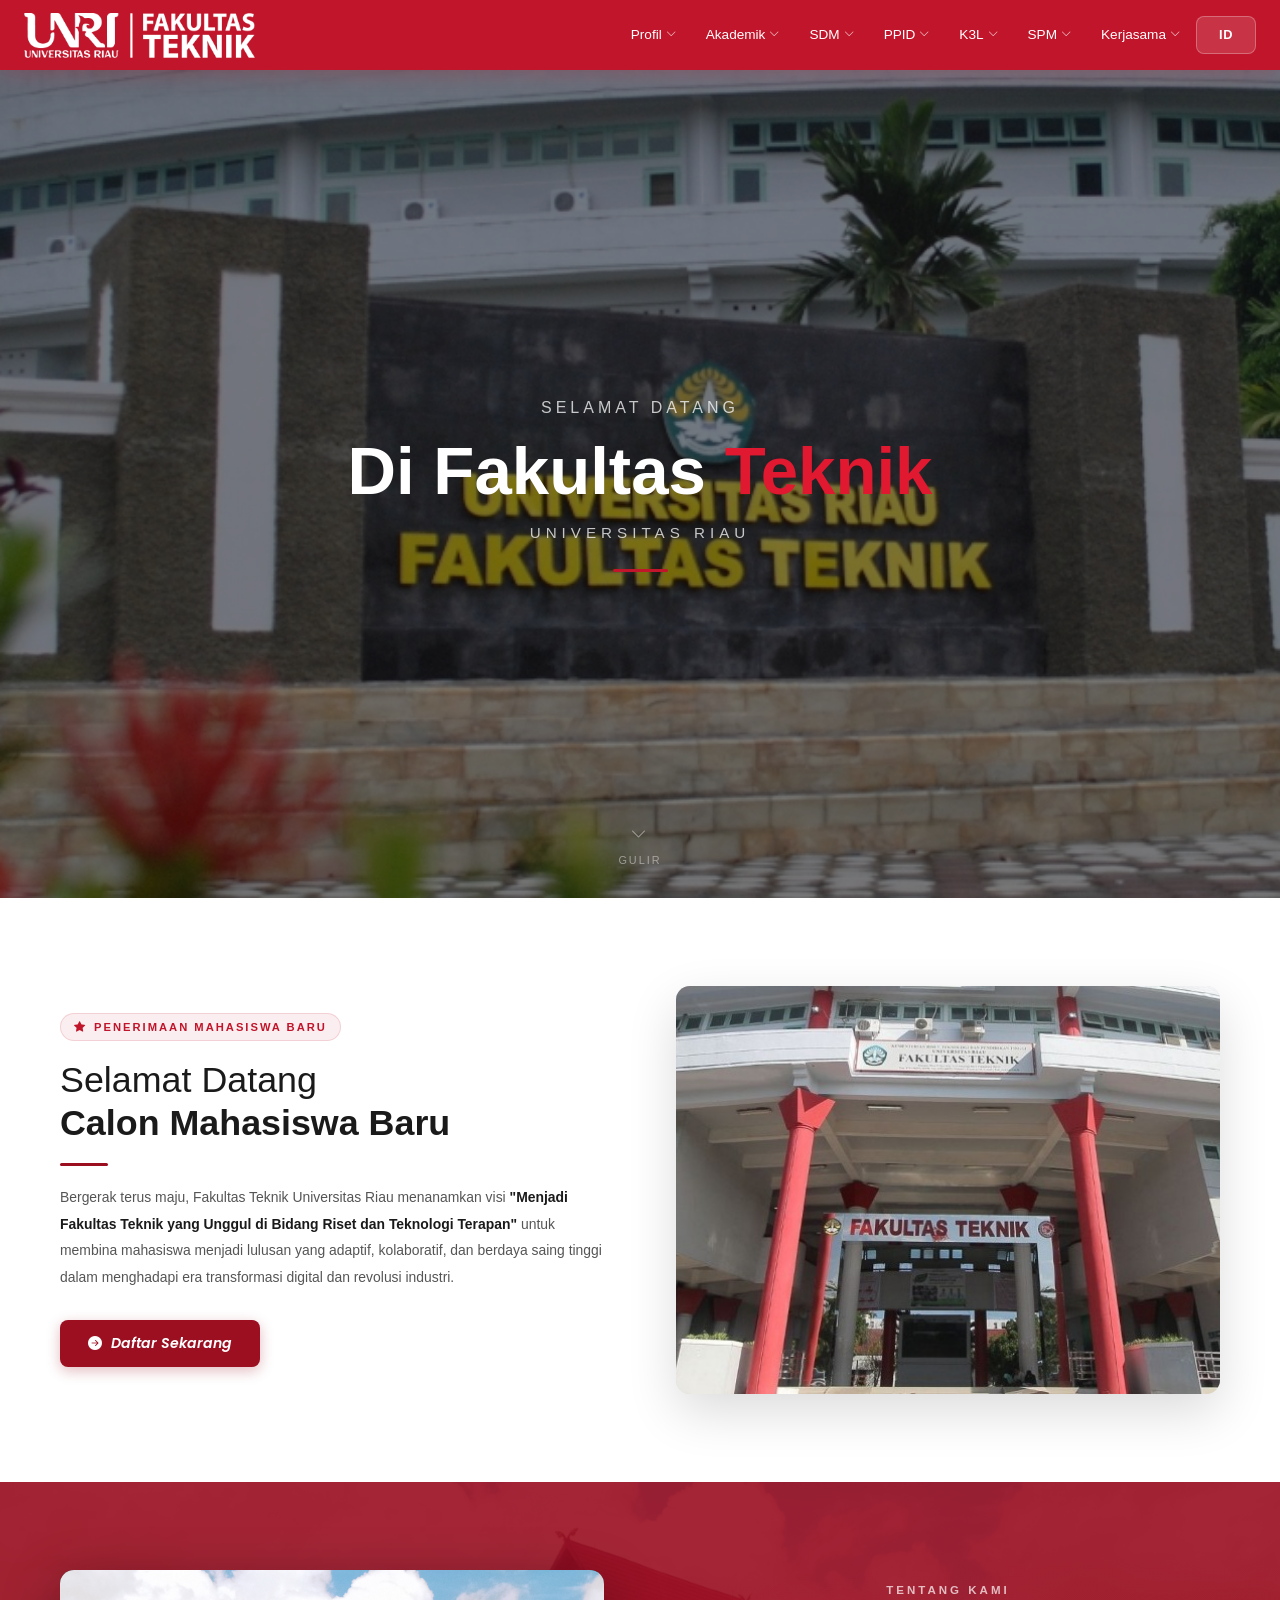
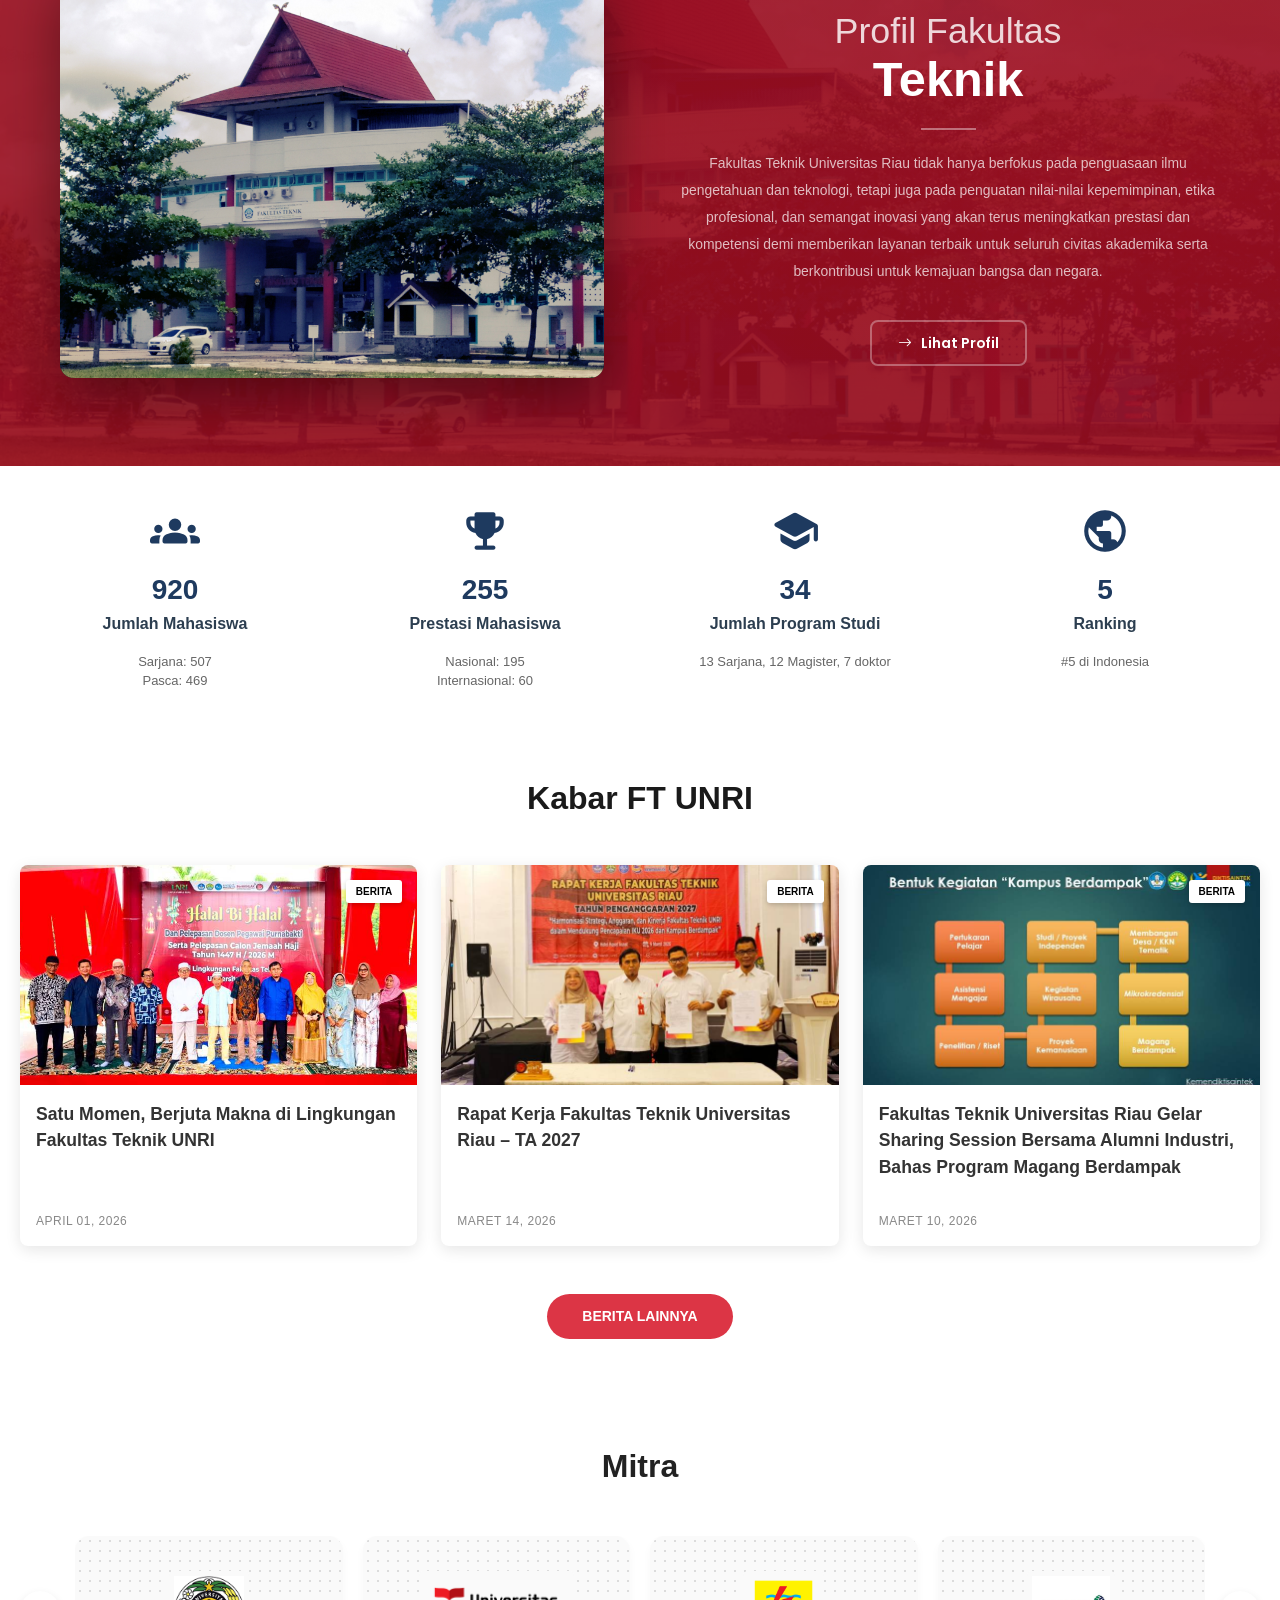
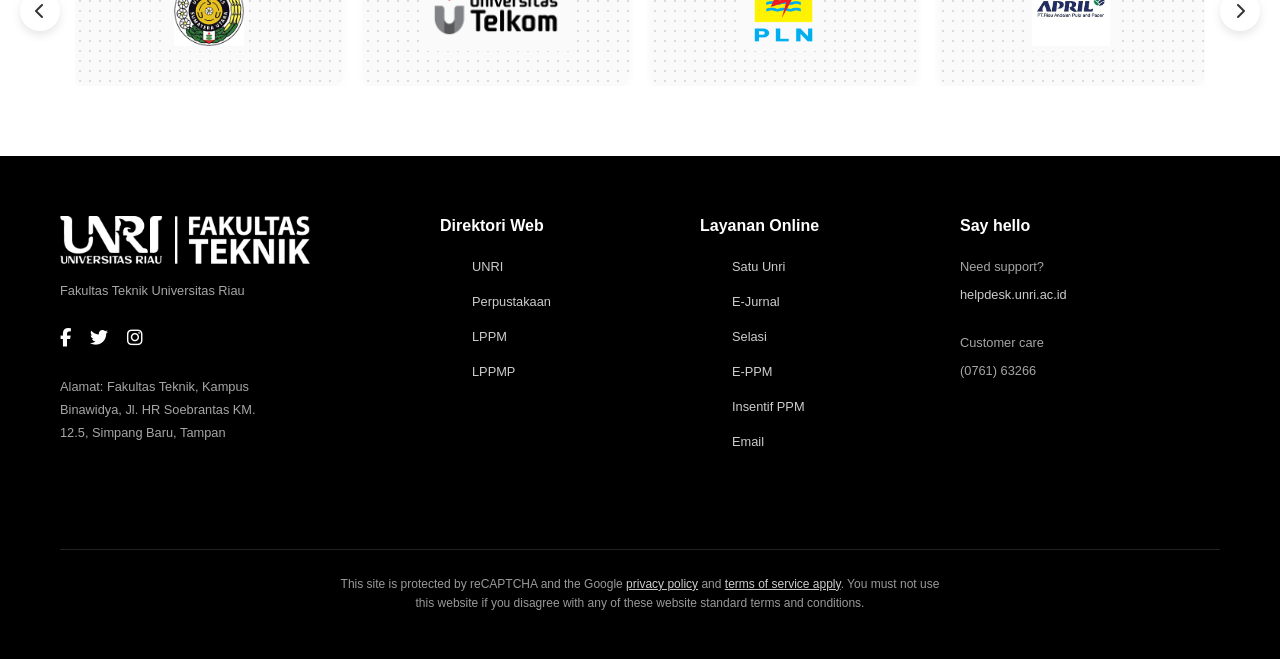
==== commit 3f11168b: "fix path gambar yang ga nampil" ====
--- a/index.html
+++ b/index.html
@@ -30,7 +30,7 @@
 
             <!-- LOGO + NAMA INSTITUSI -->
             <a href="#" class="navbar-brand-custom">
-                <img src="/img/unri.png" class="logo">
+                <img src="img/unri.png" class="logo">
                 <div class="brand-title">
                 </div>
             </a>
@@ -310,7 +310,7 @@
                 <div class="col-md-4">
                     <div class="card h-100 custom-card">
                         <div class="position-relative">
-                            <img src="/img/1.jpg" class="card-img-top" alt="Berita 1">
+                            <img src="img/1.jpg" class="card-img-top" alt="Berita 1">
                             <span class="badge-category">BERITA</span>
                         </div>
                         <div class="card-body d-flex flex-column">
@@ -326,7 +326,7 @@
                 <div class="col-md-4">
                     <div class="card h-100 custom-card">
                         <div class="position-relative">
-                            <img src="/img/2.jpg" class="card-img-top" alt="Berita 2">
+                            <img src="img/2.jpg" class="card-img-top" alt="Berita 2">
                             <span class="badge-category">BERITA</span>
                         </div>
                         <div class="card-body d-flex flex-column">
@@ -341,7 +341,7 @@
                 <div class="col-md-4">
                     <div class="card h-100 custom-card">
                         <div class="position-relative">
-                            <img src="/img/3.jpg" class="card-img-top" alt="Berita 3">
+                            <img src="img/3.jpg" class="card-img-top" alt="Berita 3">
                             <span class="badge-category">BERITA</span>
                         </div>
                         <div class="card-body d-flex flex-column">
@@ -470,4 +470,4 @@
 
 </body>
 
-</html>+</html>
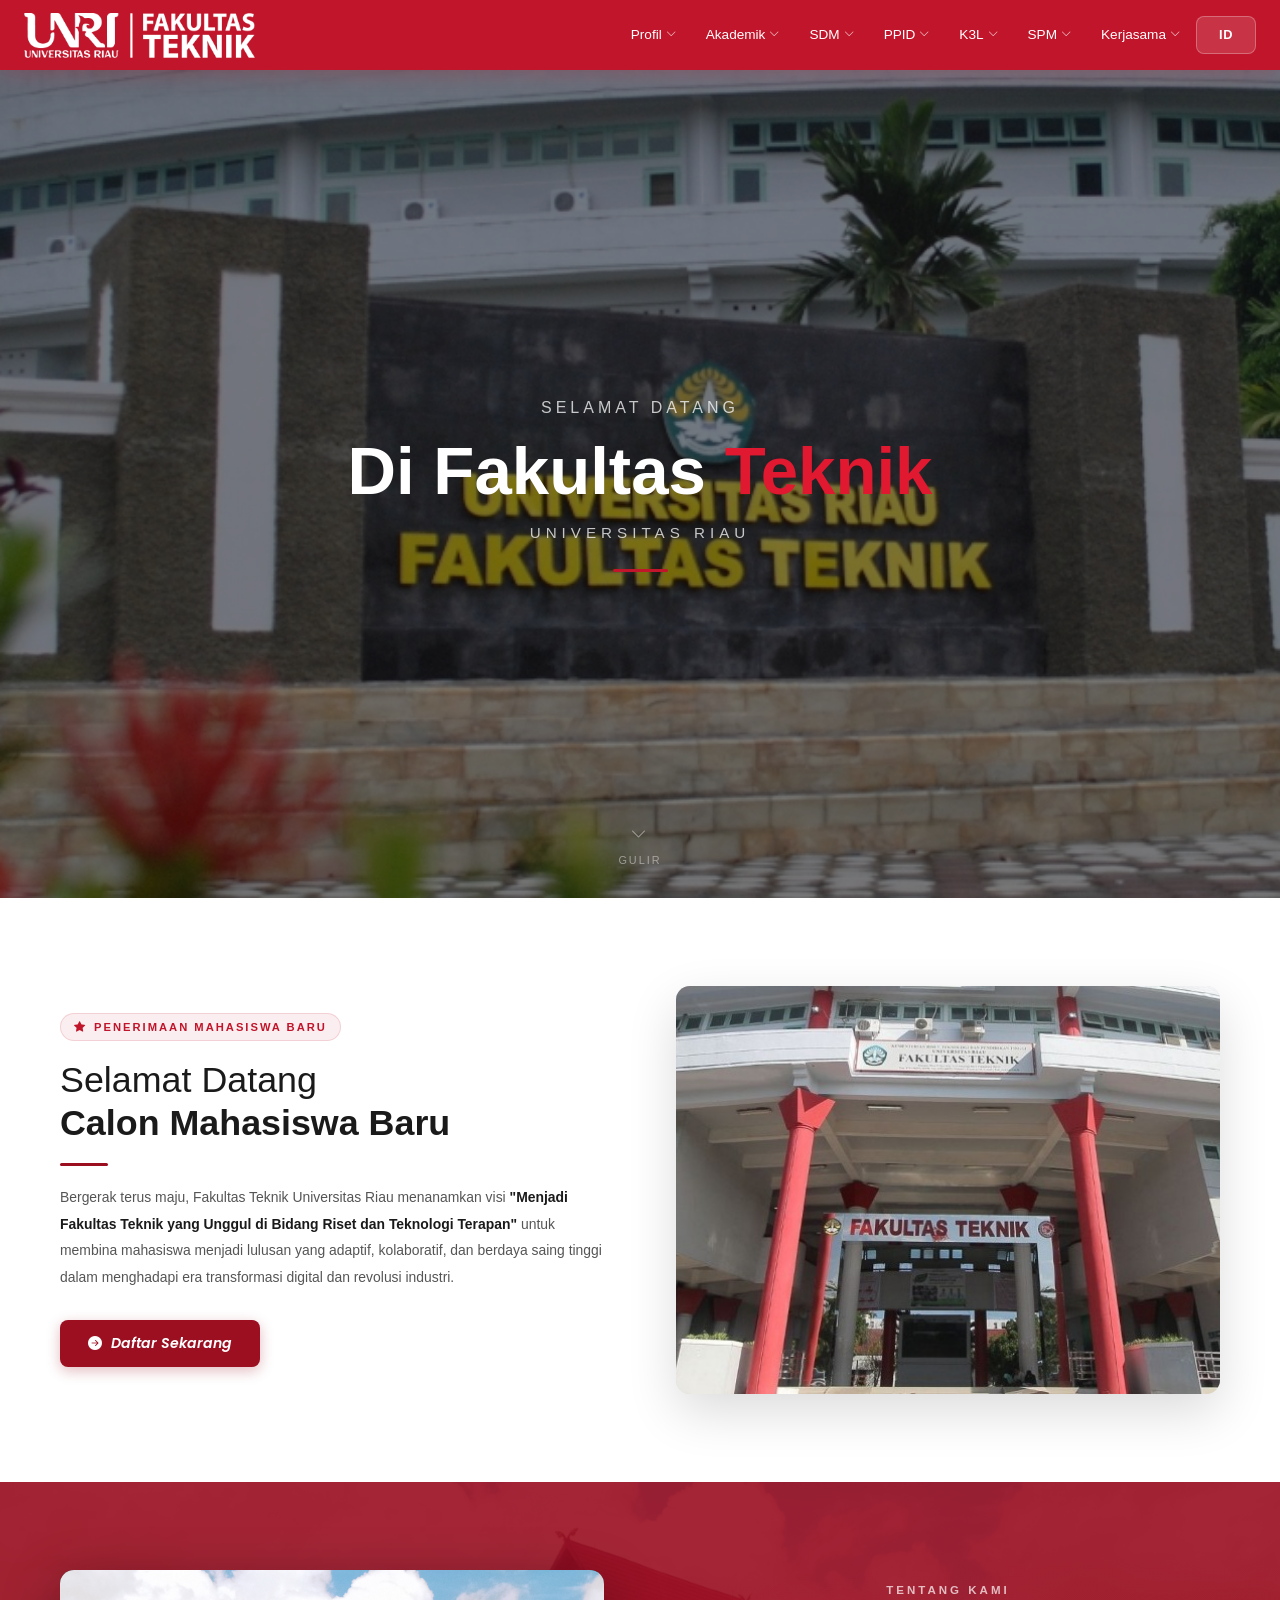
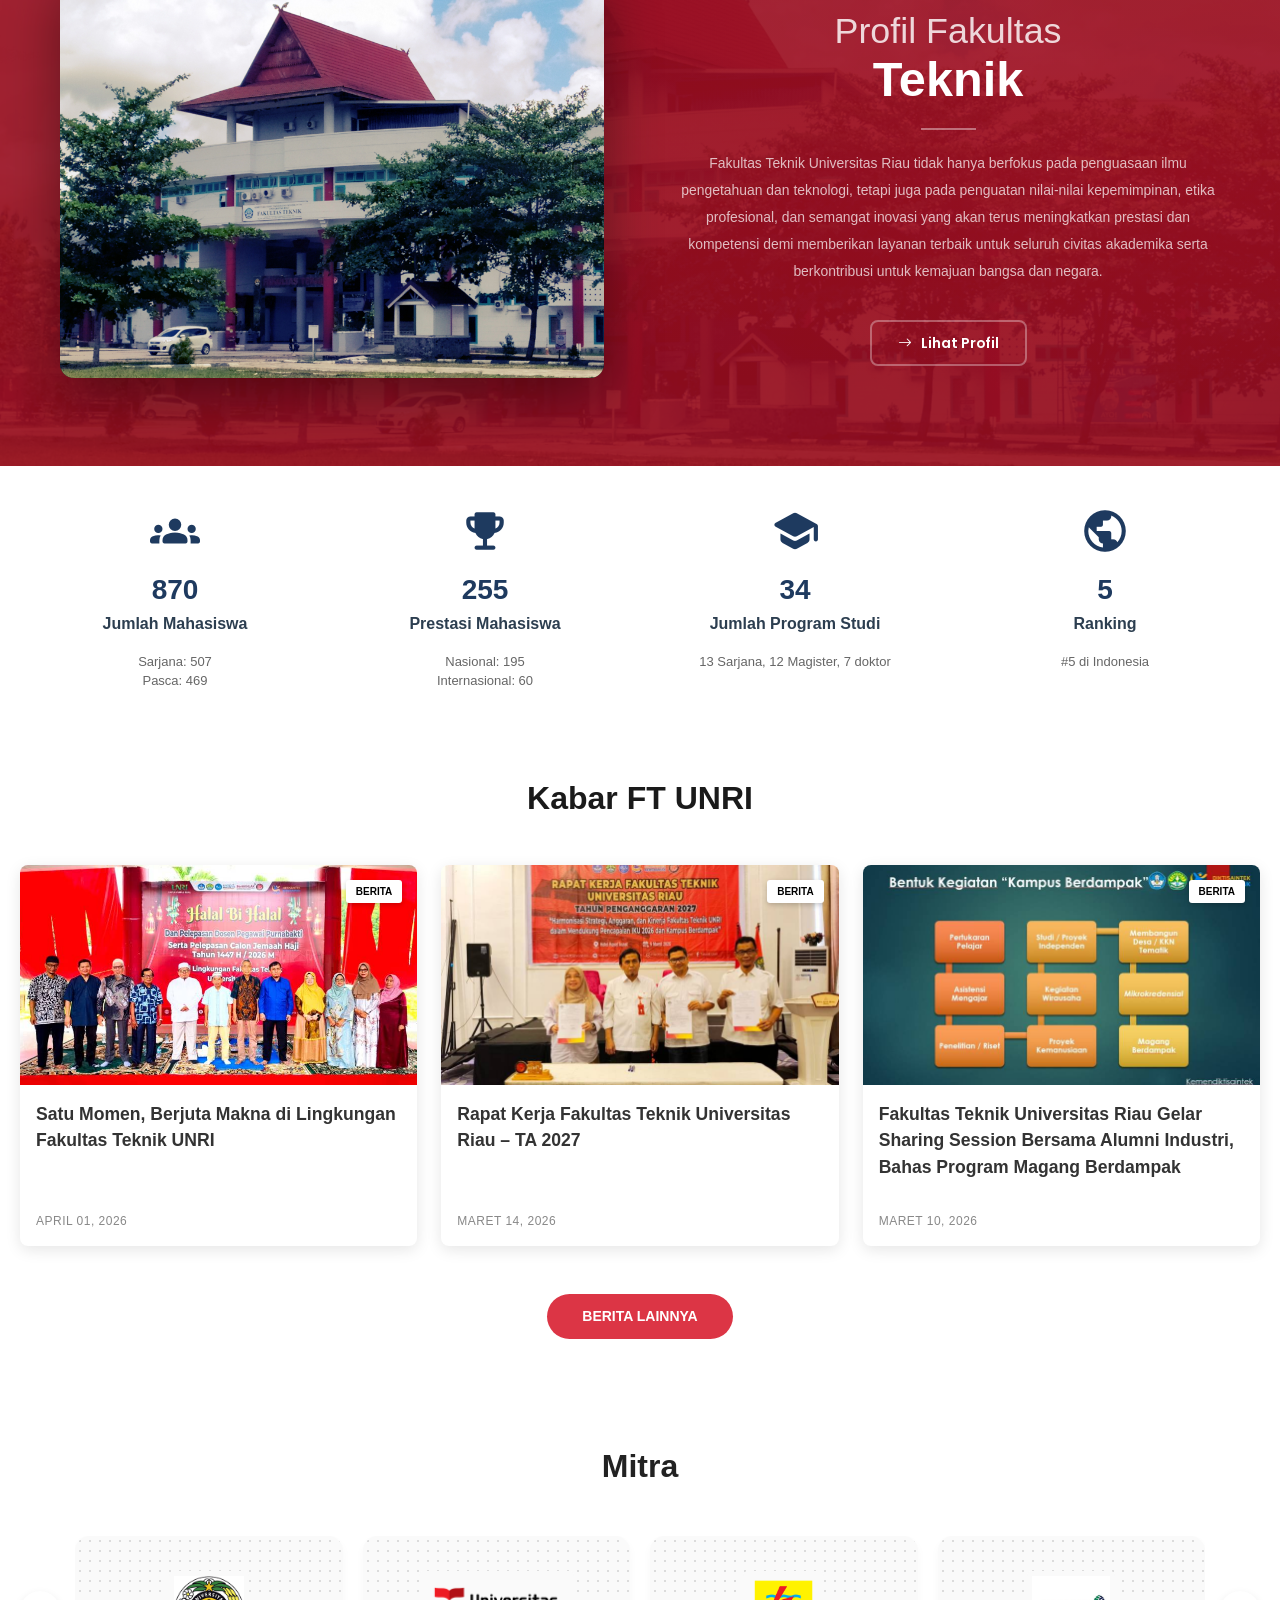
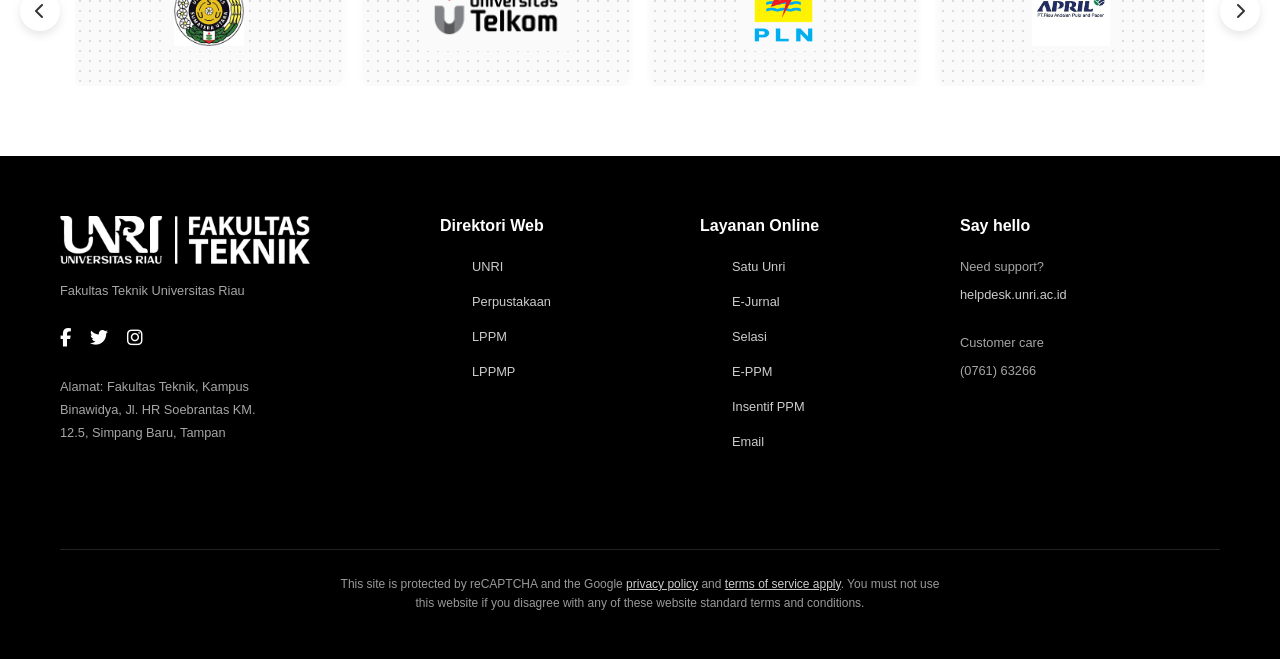
==== commit a7d8420b: "Fix image source path for footer logo" ====
--- a/index.html
+++ b/index.html
@@ -407,7 +407,7 @@
                 <!-- Kolom 1: Logo & Informasi -->
                 <div class="footer-col col-brand">
                     <!-- Ganti src di bawah dengan path gambar logo asli Anda -->
-                    <img src="img\unri.png" alt="Logo UNRI Fakultas Teknik" class="footer-logo">
+                    <img src="img/unri.png" alt="Logo UNRI Fakultas Teknik" class="footer-logo">
                     <p class="brand-subtitle">Fakultas Teknik Universitas Riau</p>
 
                     <div class="social-icons">
